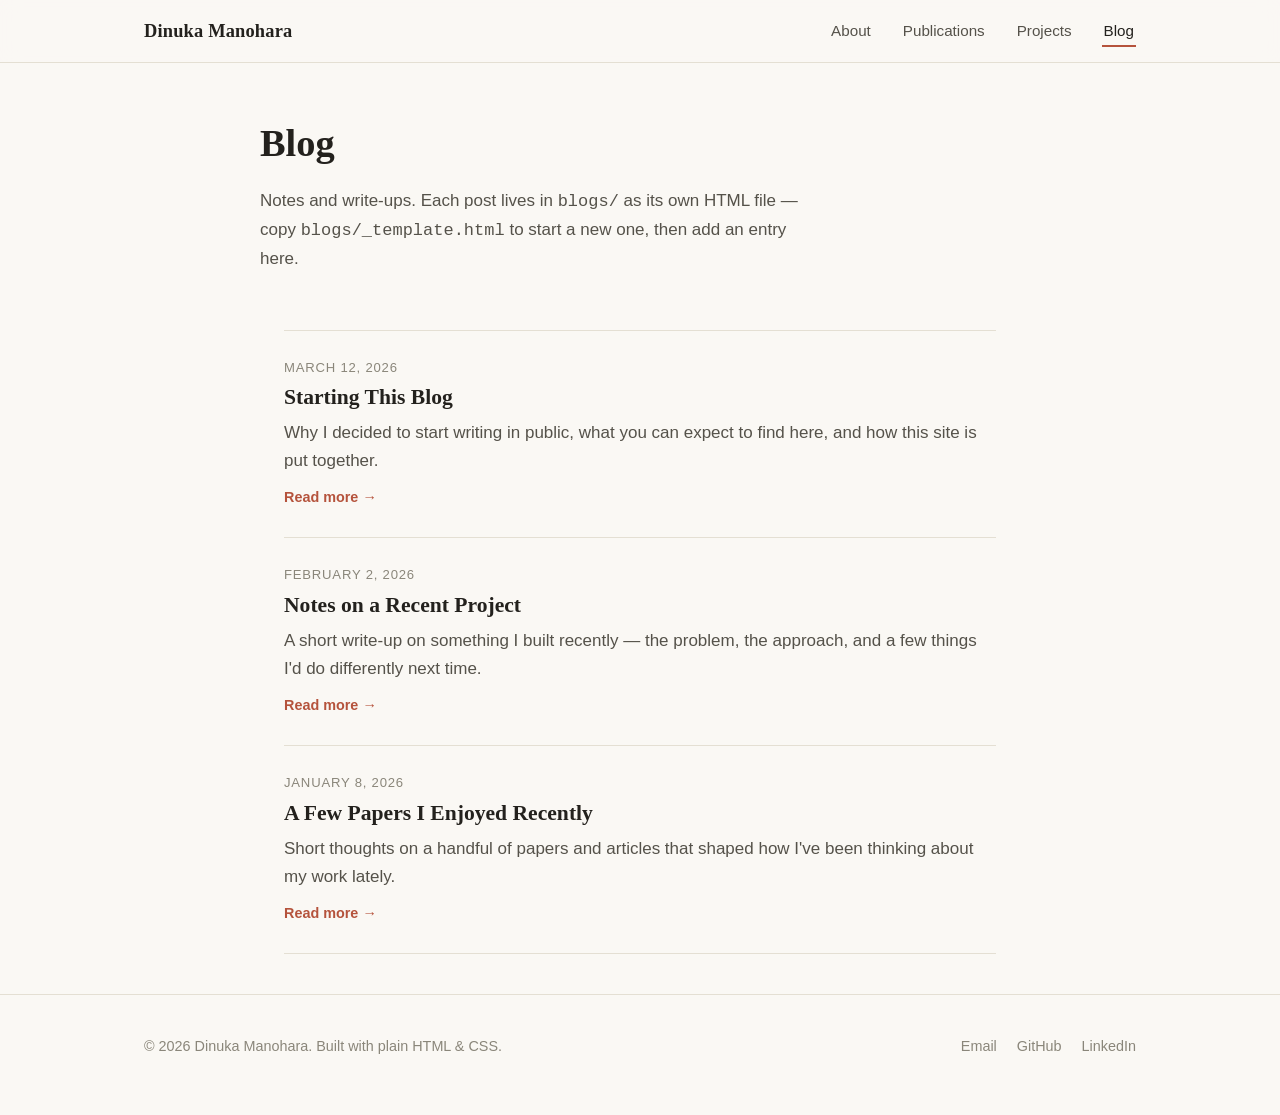
==== blog.html @ 5be70794 "Build static personal site: About, Publications, Projects, Blog Minimal elegant design with light/da" ====
<!doctype html>
<html lang="en">
<head>
  <meta charset="UTF-8">
  <meta name="viewport" content="width=device-width, initial-scale=1.0">
  <title>Blog — Dinuka Manohara</title>
  <meta name="description" content="Writing by Dinuka Manohara.">
  <link rel="icon" type="image/svg+xml" href="favicon.svg">
  <link rel="stylesheet" href="css/style.css">
</head>
<body>

  <header class="site-header">
    <nav class="nav">
      <a class="nav-brand" href="index.html">Dinuka Manohara</a>
      <button class="nav-toggle" aria-label="Toggle menu" aria-expanded="false">
        <span></span>
      </button>
      <ul class="nav-links">
        <li><a href="index.html">About</a></li>
        <li><a href="publications.html">Publications</a></li>
        <li><a href="projects.html">Projects</a></li>
        <li><a href="blog.html">Blog</a></li>
      </ul>
    </nav>
  </header>

  <main>
    <section class="page-hero container">
      <h1>Blog</h1>
      <p>Notes and write-ups. Each post lives in <code>blogs/</code> as its own HTML file — copy
        <code>blogs/_template.html</code> to start a new one, then add an entry here.</p>
    </section>

    <div class="container">
      <ul class="post-list">

        <li class="post-item">
          <div class="post-date">March 12, 2026</div>
          <h2><a href="blogs/starting-this-blog.html">Starting This Blog</a></h2>
          <p class="post-excerpt">Why I decided to start writing in public, what you can expect
            to find here, and how this site is put together.</p>
          <a class="post-readmore" href="blogs/starting-this-blog.html">Read more &rarr;</a>
        </li>

        <li class="post-item">
          <div class="post-date">February 2, 2026</div>
          <h2><a href="blogs/notes-on-a-recent-project.html">Notes on a Recent Project</a></h2>
          <p class="post-excerpt">A short write-up on something I built recently — the problem,
            the approach, and a few things I'd do differently next time.</p>
          <a class="post-readmore" href="blogs/notes-on-a-recent-project.html">Read more &rarr;</a>
        </li>

        <li class="post-item">
          <div class="post-date">January 8, 2026</div>
          <h2><a href="blogs/reading-list.html">A Few Papers I Enjoyed Recently</a></h2>
          <p class="post-excerpt">Short thoughts on a handful of papers and articles that shaped
            how I've been thinking about my work lately.</p>
          <a class="post-readmore" href="blogs/reading-list.html">Read more &rarr;</a>
        </li>

      </ul>
    </div>
  </main>

  <footer class="site-footer">
    <div class="container-wide">
      <span>&copy; <span id="year">2026</span> Dinuka Manohara. Built with plain HTML &amp; CSS.</span>
      <div class="footer-links">
        <a href="mailto:dinuka.university@gmail.com">Email</a>
        <a href="https://github.com/DinukaManohara" target="_blank" rel="noopener">GitHub</a>
        <a href="https://linkedin.com/in/your-linkedin" target="_blank" rel="noopener">LinkedIn</a>
      </div>
    </div>
  </footer>

  <script src="js/main.js"></script>
  <script>document.getElementById("year").textContent = new Date().getFullYear();</script>
</body>
</html>
---- css/style.css ----
/* ============================================================
   Design tokens
   ============================================================ */
:root {
  --bg: #faf8f4;
  --bg-alt: #f2efe8;
  --ink: #23211d;
  --ink-soft: #55524a;
  --muted: #8a867a;
  --border: #e4dfd3;
  --accent: #b5533c;
  --accent-ink: #ffffff;
  --card-bg: #ffffff;
  --shadow: 0 1px 2px rgba(35, 33, 29, 0.04), 0 6px 20px rgba(35, 33, 29, 0.05);
  --radius: 10px;
  --serif: "Iowan Old Style", "Palatino Linotype", Palatino, Georgia, "Times New Roman", serif;
  --sans: -apple-system, BlinkMacSystemFont, "Segoe UI", Roboto, Helvetica, Arial, sans-serif;
  --content-width: 760px;
  --wide-width: 1040px;
}

@media (prefers-color-scheme: dark) {
  :root {
    --bg: #171613;
    --bg-alt: #1e1c18;
    --ink: #ece9e1;
    --ink-soft: #c3beb1;
    --muted: #8f8b7e;
    --border: #322f28;
    --accent: #e08464;
    --accent-ink: #171613;
    --card-bg: #1e1c18;
    --shadow: 0 1px 2px rgba(0, 0, 0, 0.2), 0 6px 20px rgba(0, 0, 0, 0.25);
  }
}

* { box-sizing: border-box; }
html { scroll-behavior: smooth; }

body {
  margin: 0;
  background: var(--bg);
  color: var(--ink);
  font-family: var(--sans);
  font-size: 17px;
  line-height: 1.65;
  -webkit-font-smoothing: antialiased;
}

img { max-width: 100%; display: block; }

a {
  color: var(--accent);
  text-decoration: none;
}
a:hover { text-decoration: underline; }

h1, h2, h3, h4 {
  font-family: var(--serif);
  font-weight: 600;
  line-height: 1.25;
  margin: 0 0 0.5em;
  color: var(--ink);
}

h1 { font-size: 2.4rem; }
h2 { font-size: 1.7rem; }
h3 { font-size: 1.25rem; }

p { margin: 0 0 1em; color: var(--ink-soft); }

.container {
  max-width: var(--content-width);
  margin: 0 auto;
  padding: 0 24px;
}

.container-wide {
  max-width: var(--wide-width);
  margin: 0 auto;
  padding: 0 24px;
}

/* ============================================================
   Nav
   ============================================================ */
.site-header {
  position: sticky;
  top: 0;
  z-index: 50;
  background: color-mix(in srgb, var(--bg) 88%, transparent);
  backdrop-filter: saturate(180%) blur(10px);
  border-bottom: 1px solid var(--border);
}

.nav {
  max-width: var(--wide-width);
  margin: 0 auto;
  padding: 16px 24px;
  display: flex;
  align-items: center;
  justify-content: space-between;
}

.nav-brand {
  font-family: var(--serif);
  font-weight: 700;
  font-size: 1.15rem;
  color: var(--ink);
  letter-spacing: 0.01em;
}
.nav-brand:hover { text-decoration: none; opacity: 0.85; }

.nav-links {
  display: flex;
  gap: 28px;
  list-style: none;
  margin: 0;
  padding: 0;
}

.nav-links a {
  color: var(--ink-soft);
  font-size: 0.95rem;
  font-weight: 500;
  padding: 6px 2px;
  border-bottom: 2px solid transparent;
}

.nav-links a:hover,
.nav-links a[aria-current="page"] {
  color: var(--ink);
  text-decoration: none;
  border-bottom-color: var(--accent);
}

.nav-toggle {
  display: none;
  background: none;
  border: 1px solid var(--border);
  border-radius: 8px;
  width: 40px;
  height: 40px;
  cursor: pointer;
  align-items: center;
  justify-content: center;
}
.nav-toggle span,
.nav-toggle span::before,
.nav-toggle span::after {
  content: "";
  display: block;
  width: 18px;
  height: 2px;
  background: var(--ink);
  position: relative;
  transition: transform 0.2s ease;
}
.nav-toggle span::before { position: absolute; top: -6px; }
.nav-toggle span::after { position: absolute; top: 6px; }

@media (max-width: 720px) {
  .nav-toggle { display: flex; }
  .nav-links {
    position: absolute;
    top: 100%;
    left: 0;
    right: 0;
    background: var(--bg);
    border-bottom: 1px solid var(--border);
    flex-direction: column;
    gap: 0;
    padding: 8px 24px 16px;
    display: none;
  }
  .nav-links.is-open { display: flex; }
  .nav-links a { display: block; padding: 12px 0; border-bottom: 1px solid var(--border); }
  .nav-links a[aria-current="page"] { border-bottom-color: var(--border); }
}

/* ============================================================
   Hero (About page)
   ============================================================ */
.hero {
  padding: 72px 0 56px;
}

.hero-grid {
  display: flex;
  align-items: center;
  gap: 48px;
}

.hero-photo {
  flex: 0 0 176px;
  width: 176px;
  height: 176px;
  border-radius: 50%;
  overflow: hidden;
  border: 1px solid var(--border);
  box-shadow: var(--shadow);
}
.hero-photo img { width: 100%; height: 100%; object-fit: cover; }

.hero-text .eyebrow {
  text-transform: uppercase;
  letter-spacing: 0.12em;
  font-size: 0.78rem;
  color: var(--accent);
  font-weight: 700;
  margin-bottom: 10px;
}

.hero-text h1 { margin-bottom: 6px; }
.hero-text .role { color: var(--muted); font-size: 1.05rem; margin-bottom: 16px; }

@media (max-width: 640px) {
  .hero-grid { flex-direction: column; text-align: center; gap: 24px; }
}

/* ============================================================
   Social links / buttons
   ============================================================ */
.social-row {
  display: flex;
  flex-wrap: wrap;
  gap: 10px;
  margin-top: 4px;
}

.btn {
  display: inline-flex;
  align-items: center;
  gap: 6px;
  padding: 9px 16px;
  border-radius: 999px;
  border: 1px solid var(--border);
  font-size: 0.9rem;
  font-weight: 600;
  color: var(--ink);
  background: var(--card-bg);
  transition: border-color 0.15s ease, transform 0.15s ease;
}
.btn:hover { text-decoration: none; border-color: var(--accent); transform: translateY(-1px); }

.btn-primary {
  background: var(--accent);
  border-color: var(--accent);
  color: var(--accent-ink);
}
.btn-primary:hover { opacity: 0.92; }

/* ============================================================
   About: alternating image/text sections
   ============================================================ */
.about-block {
  display: flex;
  align-items: center;
  gap: 48px;
  padding: 48px 0;
  border-top: 1px solid var(--border);
}

.about-block:nth-of-type(even) {
  flex-direction: row-reverse;
}

.about-block .block-media,
.about-block .block-text {
  flex: 1 1 0;
  min-width: 0;
}

.block-media img {
  border-radius: var(--radius);
  box-shadow: var(--shadow);
  border: 1px solid var(--border);
}

.block-text .eyebrow {
  text-transform: uppercase;
  letter-spacing: 0.1em;
  font-size: 0.75rem;
  color: var(--accent);
  font-weight: 700;
  margin-bottom: 8px;
}

@media (max-width: 720px) {
  .about-block,
  .about-block:nth-of-type(even) {
    flex-direction: column;
    gap: 20px;
    padding: 36px 0;
  }
}

/* ============================================================
   Section headers
   ============================================================ */
.page-hero {
  padding: 56px 0 8px;
}
.page-hero p { max-width: 60ch; }

section.page-section {
  padding: 40px 0;
}

/* ============================================================
   Publications
   ============================================================ */
.pub-list {
  list-style: none;
  margin: 24px 0 0;
  padding: 0;
}

.pub-item {
  padding: 22px 0;
  border-top: 1px solid var(--border);
  display: flex;
  gap: 20px;
  align-items: flex-start;
}

.pub-year {
  flex: 0 0 60px;
  font-family: var(--serif);
  color: var(--muted);
  font-size: 0.95rem;
  padding-top: 3px;
}

.pub-body h3 { margin-bottom: 4px; font-size: 1.1rem; }
.pub-authors { color: var(--ink-soft); font-size: 0.95rem; margin-bottom: 2px; }
.pub-venue { color: var(--muted); font-style: italic; font-size: 0.92rem; margin-bottom: 10px; }

.tag-row { display: flex; flex-wrap: wrap; gap: 8px; }

.tag {
  font-size: 0.78rem;
  font-weight: 600;
  padding: 4px 10px;
  border-radius: 999px;
  background: var(--bg-alt);
  color: var(--ink-soft);
  border: 1px solid var(--border);
}

.pub-links { display: flex; gap: 14px; margin-top: 10px; font-size: 0.88rem; font-weight: 600; }

@media (max-width: 560px) {
  .pub-item { flex-direction: column; gap: 6px; }
  .pub-year { flex: none; }
}

/* ============================================================
   Projects grid
   ============================================================ */
.project-grid {
  display: grid;
  grid-template-columns: repeat(auto-fill, minmax(280px, 1fr));
  gap: 28px;
  margin-top: 32px;
}

.project-card {
  background: var(--card-bg);
  border: 1px solid var(--border);
  border-radius: var(--radius);
  overflow: hidden;
  box-shadow: var(--shadow);
  display: flex;
  flex-direction: column;
  transition: transform 0.15s ease, box-shadow 0.15s ease;
}
.project-card:hover { transform: translateY(-3px); }

.project-thumb {
  aspect-ratio: 16 / 10;
  overflow: hidden;
  border-bottom: 1px solid var(--border);
}
.project-thumb img { width: 100%; height: 100%; object-fit: cover; }

.project-body { padding: 20px 22px 22px; display: flex; flex-direction: column; gap: 10px; flex: 1; }
.project-body h3 { margin-bottom: 0; }
.project-body p { margin-bottom: 0; font-size: 0.95rem; }

.project-links { display: flex; gap: 16px; margin-top: auto; padding-top: 6px; font-size: 0.88rem; font-weight: 600; }

/* ============================================================
   Blog list
   ============================================================ */
.post-list {
  list-style: none;
  margin: 32px 0 0;
  padding: 0;
}

.post-item {
  padding: 26px 0;
  border-top: 1px solid var(--border);
}
.post-item:last-child { border-bottom: 1px solid var(--border); }

.post-date {
  font-size: 0.82rem;
  color: var(--muted);
  text-transform: uppercase;
  letter-spacing: 0.06em;
  margin-bottom: 6px;
}

.post-item h2 { font-size: 1.35rem; margin-bottom: 8px; }
.post-item h2 a { color: var(--ink); }
.post-item h2 a:hover { color: var(--accent); text-decoration: none; }

.post-excerpt { color: var(--ink-soft); margin-bottom: 8px; }
.post-readmore { font-size: 0.9rem; font-weight: 600; }

/* ============================================================
   Single blog post
   ============================================================ */
.post-header { padding: 56px 0 24px; border-bottom: 1px solid var(--border); }
.post-header .post-date { margin-bottom: 14px; }
.post-header h1 { font-size: 2.1rem; }
.post-meta { color: var(--muted); font-size: 0.92rem; }

.post-content { padding: 40px 0 24px; }
.post-content h2 { margin-top: 1.6em; }
.post-content h3 { margin-top: 1.4em; }
.post-content p, .post-content li { color: var(--ink-soft); }
.post-content img {
  border-radius: var(--radius);
  border: 1px solid var(--border);
  margin: 24px 0;
}
.post-content blockquote {
  margin: 24px 0;
  padding: 4px 20px;
  border-left: 3px solid var(--accent);
  color: var(--ink-soft);
  font-style: italic;
}
.post-content code {
  background: var(--bg-alt);
  padding: 2px 6px;
  border-radius: 4px;
  font-size: 0.9em;
}
.post-content pre {
  background: var(--bg-alt);
  border: 1px solid var(--border);
  border-radius: var(--radius);
  padding: 16px 18px;
  overflow-x: auto;
}
.post-content pre code { background: none; padding: 0; }

.post-footer {
  padding: 24px 0 64px;
  border-top: 1px solid var(--border);
}

/* ============================================================
   Footer
   ============================================================ */
.site-footer {
  border-top: 1px solid var(--border);
  padding: 40px 0 56px;
  margin-top: 40px;
  color: var(--muted);
  font-size: 0.9rem;
}
.site-footer .container-wide {
  display: flex;
  flex-wrap: wrap;
  gap: 16px;
  align-items: center;
  justify-content: space-between;
}
.footer-links { display: flex; gap: 20px; }
.footer-links a { color: var(--muted); }
.footer-links a:hover { color: var(--accent); }

/* ============================================================
   Utility
   ============================================================ */
.section-heading {
  display: flex;
  align-items: baseline;
  justify-content: space-between;
  gap: 20px;
}
.muted { color: var(--muted); }
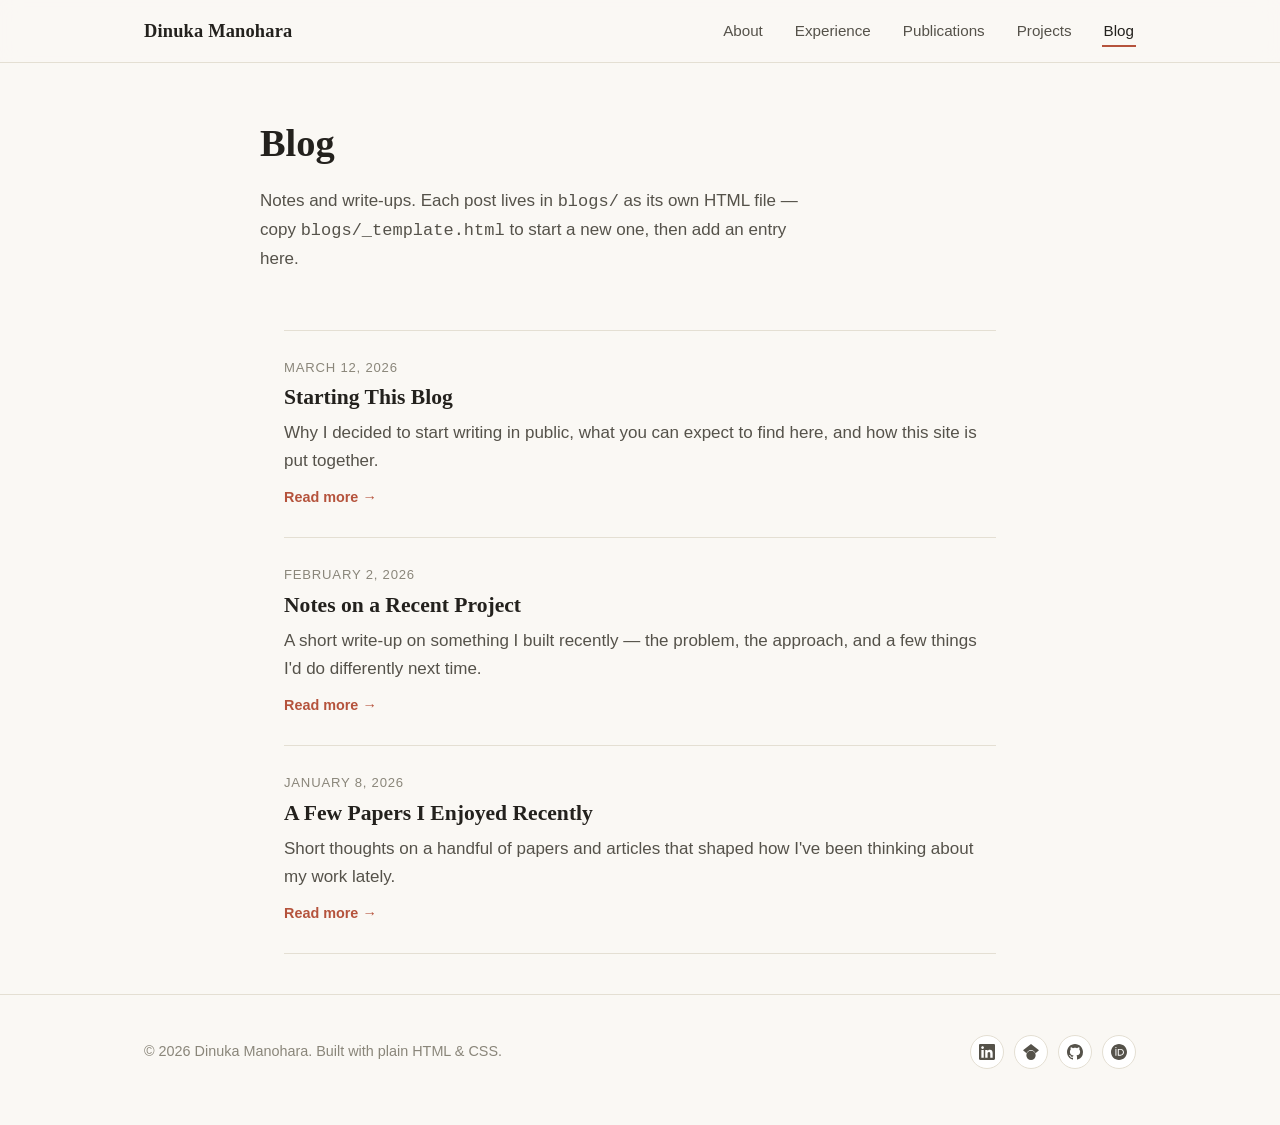
==== commit fc9612e8: "Add Experience page; switch socials to icons with obfuscated email Replace the text social links (an" ====
--- a/blog.html
+++ b/blog.html
@@ -18,6 +18,7 @@
       </button>
       <ul class="nav-links">
         <li><a href="index.html">About</a></li>
+        <li><a href="experience.html">Experience</a></li>
         <li><a href="publications.html">Publications</a></li>
         <li><a href="projects.html">Projects</a></li>
         <li><a href="blog.html">Blog</a></li>
@@ -67,9 +68,18 @@
     <div class="container-wide">
       <span>&copy; <span id="year">2026</span> Dinuka Manohara. Built with plain HTML &amp; CSS.</span>
       <div class="footer-links">
-        <a href="mailto:dinuka.university@gmail.com">Email</a>
-        <a href="https://github.com/DinukaManohara" target="_blank" rel="noopener">GitHub</a>
-        <a href="https://linkedin.com/in/your-linkedin" target="_blank" rel="noopener">LinkedIn</a>
+        <a class="icon-link" href="https://linkedin.com/in/your-linkedin" target="_blank" rel="noopener" aria-label="LinkedIn">
+          <svg viewBox="0 0 24 24" aria-hidden="true"><path d="M20.447 20.452h-3.554v-5.569c0-1.328-.027-3.037-1.852-3.037-1.853 0-2.136 1.445-2.136 2.939v5.667H9.351V9h3.414v1.561h.046c.477-.9 1.637-1.85 3.37-1.85 3.601 0 4.267 2.37 4.267 5.455v6.286zM5.337 7.433c-1.144 0-2.063-.926-2.063-2.065 0-1.138.92-2.063 2.063-2.063 1.14 0 2.064.925 2.064 2.063 0 1.139-.925 2.065-2.064 2.065zm1.782 13.019H3.555V9h3.564v11.452zM22.225 0H1.771C.792 0 0 .774 0 1.729v20.542C0 23.227.792 24 1.771 24h20.451C23.2 24 24 23.227 24 22.271V1.729C24 .774 23.2 0 22.222 0h.003z"/></svg>
+        </a>
+        <a class="icon-link" href="https://scholar.google.com/citations?user=YOUR_SCHOLAR_ID" target="_blank" rel="noopener" aria-label="Google Scholar">
+          <svg viewBox="0 0 24 24" aria-hidden="true"><path d="M5.242 13.769L0 9.5 12 0l12 9.5-5.242 4.269C17.548 11.048 14.978 9 12 9c-2.977 0-5.548 2.048-6.758 4.769zM12 10a7 7 0 1 0 0 14 7 7 0 0 0 0-14z"/></svg>
+        </a>
+        <a class="icon-link" href="https://github.com/DinukaManohara" target="_blank" rel="noopener" aria-label="GitHub">
+          <svg viewBox="0 0 16 16" aria-hidden="true"><path d="M8 0C3.58 0 0 3.58 0 8c0 3.54 2.29 6.53 5.47 7.59.4.07.55-.17.55-.38 0-.19-.01-.82-.01-1.49-2.01.37-2.53-.49-2.69-.94-.09-.23-.48-.94-.82-1.13-.28-.15-.68-.52-.01-.53.63-.01 1.08.58 1.23.82.72 1.21 1.87.87 2.33.66.07-.52.28-.87.51-1.07-1.78-.2-3.64-.89-3.64-3.95 0-.87.31-1.59.82-2.15-.08-.2-.36-1.02.08-2.12 0 0 .67-.21 2.2.82.64-.18 1.32-.27 2-.27.68 0 1.36.09 2 .27 1.53-1.04 2.2-.82 2.2-.82.44 1.1.16 1.92.08 2.12.51.56.82 1.27.82 2.15 0 3.07-1.87 3.75-3.65 3.95.29.25.54.73.54 1.48 0 1.07-.01 1.93-.01 2.2 0 .21.15.46.55.38A8.013 8.013 0 0016 8c0-4.42-3.58-8-8-8z"/></svg>
+        </a>
+        <a class="icon-link" href="https://orcid.org/0000-0000-0000-0000" target="_blank" rel="noopener" aria-label="ORCID">
+          <svg viewBox="0 0 24 24" aria-hidden="true"><path d="M12 0C5.372 0 0 5.372 0 12s5.372 12 12 12 12-5.372 12-12S18.628 0 12 0zM7.369 4.378c.525 0 .947.431.947.947s-.422.947-.947.947a.95.95 0 0 1-.947-.947c0-.525.422-.947.947-.947zm-.722 3.038h1.444v10.041H6.647V7.416zm3.562 0h3.9c3.712 0 5.344 2.653 5.344 5.025 0 2.578-2.016 5.025-5.325 5.025h-3.919V7.416zm1.444 1.303v7.444h2.297c3.272 0 4.022-2.484 4.022-3.722 0-2.016-1.284-3.722-4.097-3.722h-2.222z"/></svg>
+        </a>
       </div>
     </div>
   </footer>
--- a/css/style.css
+++ b/css/style.css
@@ -211,7 +211,15 @@
   margin-bottom: 10px;
 }
 
-.hero-text h1 { margin-bottom: 6px; }
+.hero-text h1 { margin-bottom: 4px; }
+
+.hero-text .email-line {
+  font-size: 0.92rem;
+  color: var(--muted);
+  letter-spacing: 0.01em;
+  margin-bottom: 14px;
+}
+
 .hero-text .role { color: var(--muted); font-size: 1.05rem; margin-bottom: 16px; }
 
 @media (max-width: 640px) {
@@ -219,36 +227,39 @@
 }
 
 /* ============================================================
-   Social links / buttons
-   ============================================================ */
-.social-row {
+   Social icons
+   ============================================================ */
+.icon-row {
   display: flex;
   flex-wrap: wrap;
   gap: 10px;
   margin-top: 4px;
 }
 
-.btn {
+.icon-link {
   display: inline-flex;
   align-items: center;
-  gap: 6px;
-  padding: 9px 16px;
-  border-radius: 999px;
-  border: 1px solid var(--border);
-  font-size: 0.9rem;
-  font-weight: 600;
-  color: var(--ink);
+  justify-content: center;
+  width: 40px;
+  height: 40px;
+  border-radius: 50%;
+  border: 1px solid var(--border);
   background: var(--card-bg);
-  transition: border-color 0.15s ease, transform 0.15s ease;
-}
-.btn:hover { text-decoration: none; border-color: var(--accent); transform: translateY(-1px); }
-
-.btn-primary {
+  color: var(--ink-soft);
+  transition: background 0.15s ease, color 0.15s ease, border-color 0.15s ease, transform 0.15s ease;
+}
+.icon-link:hover {
   background: var(--accent);
   border-color: var(--accent);
   color: var(--accent-ink);
-}
-.btn-primary:hover { opacity: 0.92; }
+  text-decoration: none;
+  transform: translateY(-1px);
+}
+.icon-link svg {
+  width: 18px;
+  height: 18px;
+  fill: currentColor;
+}
 
 /* ============================================================
    About: alternating image/text sections
@@ -308,6 +319,49 @@
 }
 
 /* ============================================================
+   Experience (timeline)
+   ============================================================ */
+.timeline {
+  list-style: none;
+  margin: 24px 0 0;
+  padding: 0;
+}
+
+.timeline-item {
+  padding: 26px 0;
+  border-top: 1px solid var(--border);
+  display: flex;
+  gap: 24px;
+  align-items: flex-start;
+}
+
+.timeline-date {
+  flex: 0 0 130px;
+  font-family: var(--serif);
+  color: var(--muted);
+  font-size: 0.92rem;
+  padding-top: 3px;
+}
+
+.timeline-body h3 { margin-bottom: 2px; font-size: 1.1rem; }
+.timeline-org { color: var(--ink-soft); font-size: 0.95rem; margin-bottom: 12px; }
+.timeline-org .timeline-location { color: var(--muted); }
+
+.timeline-points {
+  margin: 0 0 12px;
+  padding-left: 1.15em;
+}
+.timeline-points li {
+  color: var(--ink-soft);
+  margin-bottom: 6px;
+}
+
+@media (max-width: 560px) {
+  .timeline-item { flex-direction: column; gap: 6px; }
+  .timeline-date { flex: none; }
+}
+
+/* ============================================================
    Publications
    ============================================================ */
 .pub-list {
@@ -481,9 +535,9 @@
   align-items: center;
   justify-content: space-between;
 }
-.footer-links { display: flex; gap: 20px; }
-.footer-links a { color: var(--muted); }
-.footer-links a:hover { color: var(--accent); }
+.footer-links { display: flex; gap: 10px; }
+.footer-links .icon-link { width: 34px; height: 34px; }
+.footer-links .icon-link svg { width: 16px; height: 16px; }
 
 /* ============================================================
    Utility
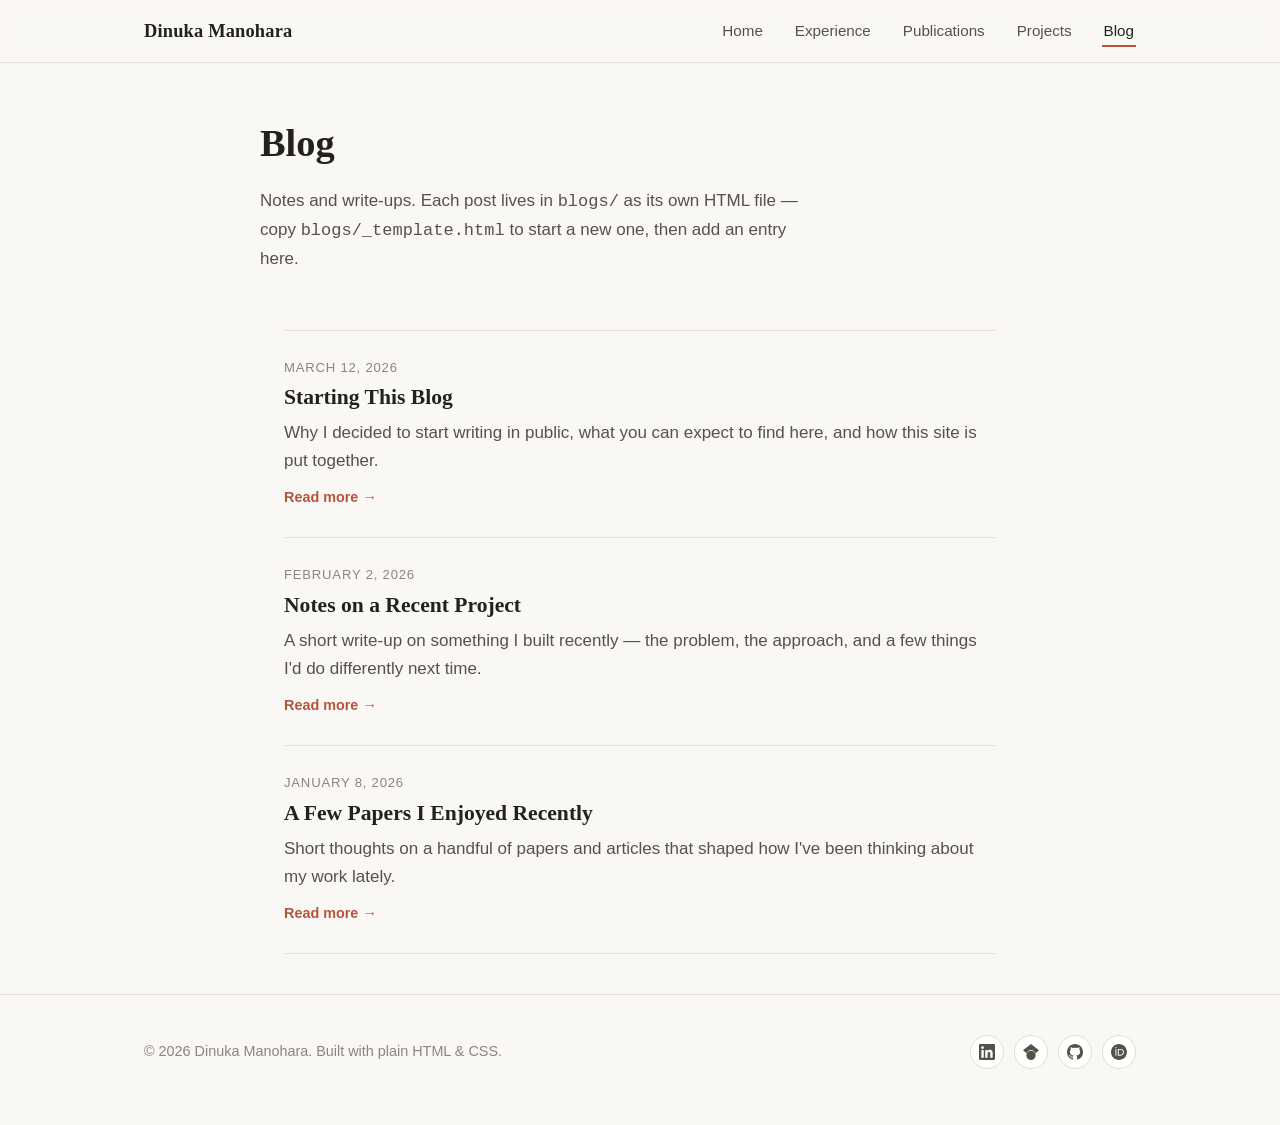
==== commit c5148e63: "Rename About nav to Home; add self-updating news bar Rename the "About" nav link to "Home" across ev" ====
--- a/blog.html
+++ b/blog.html
@@ -17,7 +17,7 @@
         <span></span>
       </button>
       <ul class="nav-links">
-        <li><a href="index.html">About</a></li>
+        <li><a href="index.html">Home</a></li>
         <li><a href="experience.html">Experience</a></li>
         <li><a href="publications.html">Publications</a></li>
         <li><a href="projects.html">Projects</a></li>
--- a/css/style.css
+++ b/css/style.css
@@ -227,6 +227,83 @@
 }
 
 /* ============================================================
+   News bar
+   ============================================================ */
+.news-bar {
+  padding-bottom: 8px;
+}
+
+.news-bar-inner {
+  display: flex;
+  align-items: center;
+  gap: 18px;
+  border: 1px solid var(--border);
+  border-radius: var(--radius);
+  background: var(--bg-alt);
+  padding: 10px 20px;
+}
+
+.news-label {
+  flex: 0 0 auto;
+  text-transform: uppercase;
+  letter-spacing: 0.1em;
+  font-size: 0.75rem;
+  font-weight: 700;
+  color: var(--accent);
+  padding-right: 16px;
+  border-right: 1px solid var(--border);
+}
+
+.news-track-wrap {
+  flex: 1 1 auto;
+  overflow-x: auto;
+  scrollbar-width: thin;
+}
+
+.news-track {
+  display: flex;
+  align-items: center;
+  gap: 22px;
+  list-style: none;
+  margin: 0;
+  padding: 2px 0;
+  white-space: nowrap;
+}
+
+.news-item {
+  display: flex;
+  align-items: baseline;
+  gap: 8px;
+  font-size: 0.9rem;
+  color: var(--ink-soft);
+}
+.news-item:not(:last-child)::after {
+  content: "•";
+  color: var(--border);
+  margin-left: 22px;
+}
+.news-item a {
+  color: var(--ink-soft);
+  display: flex;
+  align-items: baseline;
+  gap: 8px;
+}
+.news-item a:hover { color: var(--accent); text-decoration: none; }
+
+.news-date {
+  color: var(--muted);
+  font-size: 0.8rem;
+  flex: 0 0 auto;
+}
+
+.news-empty { color: var(--muted); font-size: 0.9rem; }
+
+@media (max-width: 640px) {
+  .news-bar-inner { align-items: flex-start; flex-direction: column; gap: 8px; }
+  .news-label { border-right: none; padding-right: 0; }
+}
+
+/* ============================================================
    Social icons
    ============================================================ */
 .icon-row {
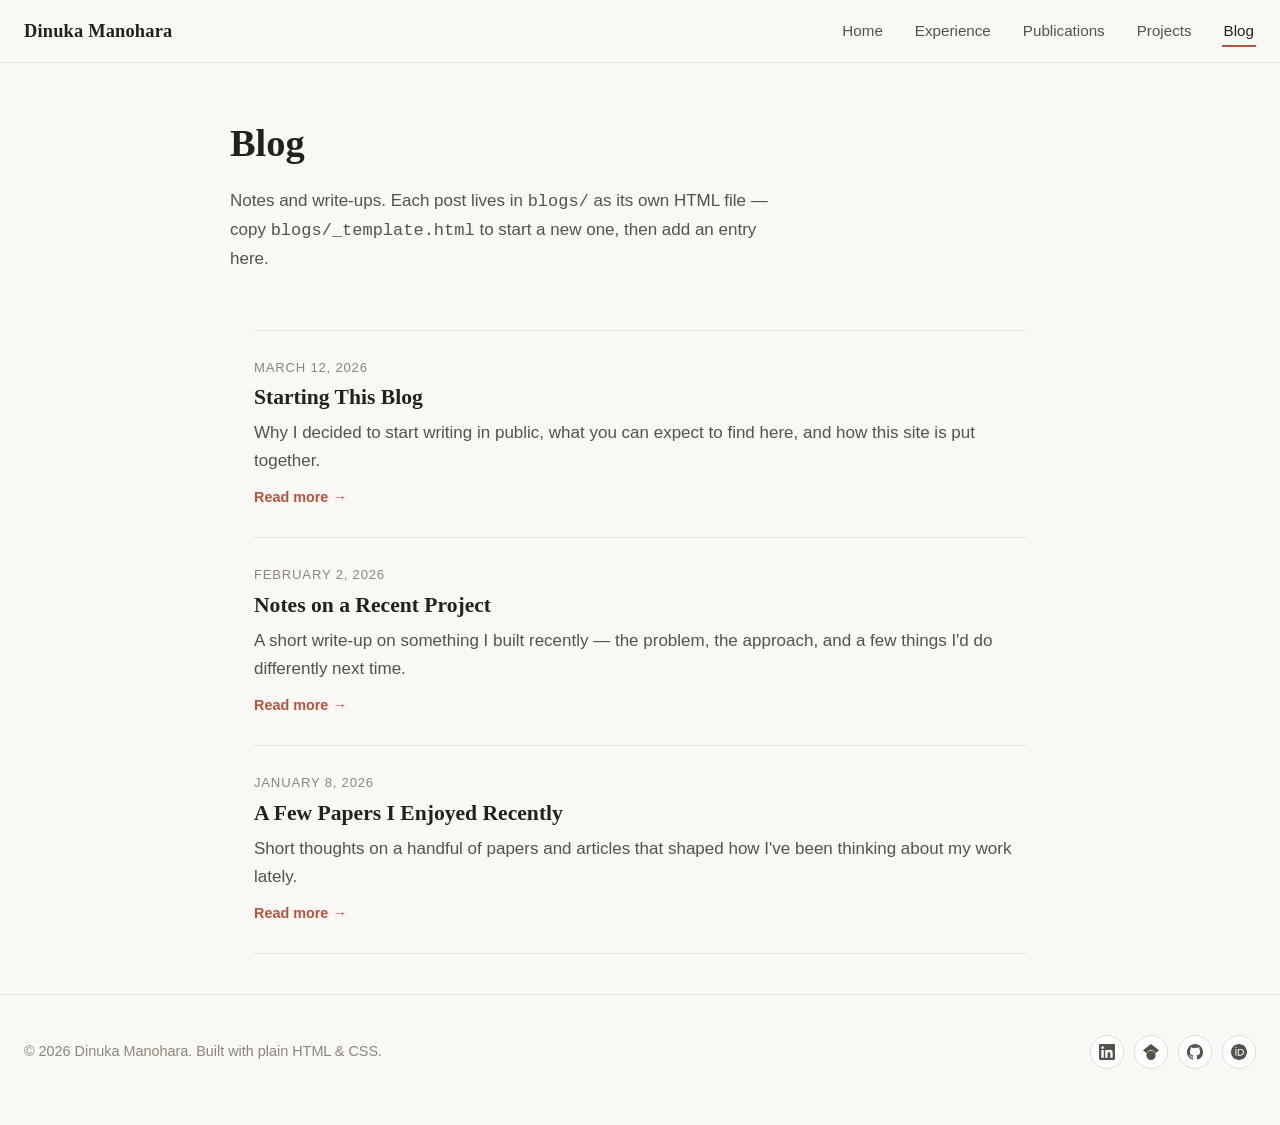
==== commit 1c9d6489: "Update blog.html" ====
--- a/blog.html
+++ b/blog.html
@@ -68,16 +68,16 @@
     <div class="container-wide">
       <span>&copy; <span id="year">2026</span> Dinuka Manohara. Built with plain HTML &amp; CSS.</span>
       <div class="footer-links">
-        <a class="icon-link" href="https://linkedin.com/in/your-linkedin" target="_blank" rel="noopener" aria-label="LinkedIn">
+        <a class="icon-link" href="https://linkedin.com/in/dinukamanohara" target="_blank" rel="noopener" aria-label="LinkedIn">
           <svg viewBox="0 0 24 24" aria-hidden="true"><path d="M20.447 20.452h-3.554v-5.569c0-1.328-.027-3.037-1.852-3.037-1.853 0-2.136 1.445-2.136 2.939v5.667H9.351V9h3.414v1.561h.046c.477-.9 1.637-1.85 3.37-1.85 3.601 0 4.267 2.37 4.267 5.455v6.286zM5.337 7.433c-1.144 0-2.063-.926-2.063-2.065 0-1.138.92-2.063 2.063-2.063 1.14 0 2.064.925 2.064 2.063 0 1.139-.925 2.065-2.064 2.065zm1.782 13.019H3.555V9h3.564v11.452zM22.225 0H1.771C.792 0 0 .774 0 1.729v20.542C0 23.227.792 24 1.771 24h20.451C23.2 24 24 23.227 24 22.271V1.729C24 .774 23.2 0 22.222 0h.003z"/></svg>
         </a>
-        <a class="icon-link" href="https://scholar.google.com/citations?user=YOUR_SCHOLAR_ID" target="_blank" rel="noopener" aria-label="Google Scholar">
+        <a class="icon-link" href="https://scholar.google.com/citations?user=iUoTdHEAAAAJ" target="_blank" rel="noopener" aria-label="Google Scholar">
           <svg viewBox="0 0 24 24" aria-hidden="true"><path d="M5.242 13.769L0 9.5 12 0l12 9.5-5.242 4.269C17.548 11.048 14.978 9 12 9c-2.977 0-5.548 2.048-6.758 4.769zM12 10a7 7 0 1 0 0 14 7 7 0 0 0 0-14z"/></svg>
         </a>
         <a class="icon-link" href="https://github.com/DinukaManohara" target="_blank" rel="noopener" aria-label="GitHub">
           <svg viewBox="0 0 16 16" aria-hidden="true"><path d="M8 0C3.58 0 0 3.58 0 8c0 3.54 2.29 6.53 5.47 7.59.4.07.55-.17.55-.38 0-.19-.01-.82-.01-1.49-2.01.37-2.53-.49-2.69-.94-.09-.23-.48-.94-.82-1.13-.28-.15-.68-.52-.01-.53.63-.01 1.08.58 1.23.82.72 1.21 1.87.87 2.33.66.07-.52.28-.87.51-1.07-1.78-.2-3.64-.89-3.64-3.95 0-.87.31-1.59.82-2.15-.08-.2-.36-1.02.08-2.12 0 0 .67-.21 2.2.82.64-.18 1.32-.27 2-.27.68 0 1.36.09 2 .27 1.53-1.04 2.2-.82 2.2-.82.44 1.1.16 1.92.08 2.12.51.56.82 1.27.82 2.15 0 3.07-1.87 3.75-3.65 3.95.29.25.54.73.54 1.48 0 1.07-.01 1.93-.01 2.2 0 .21.15.46.55.38A8.013 8.013 0 0016 8c0-4.42-3.58-8-8-8z"/></svg>
         </a>
-        <a class="icon-link" href="https://orcid.org/0000-0000-0000-0000" target="_blank" rel="noopener" aria-label="ORCID">
+        <a class="icon-link" href="https://orcid.org/0009-0001-0833-6217" target="_blank" rel="noopener" aria-label="ORCID">
           <svg viewBox="0 0 24 24" aria-hidden="true"><path d="M12 0C5.372 0 0 5.372 0 12s5.372 12 12 12 12-5.372 12-12S18.628 0 12 0zM7.369 4.378c.525 0 .947.431.947.947s-.422.947-.947.947a.95.95 0 0 1-.947-.947c0-.525.422-.947.947-.947zm-.722 3.038h1.444v10.041H6.647V7.416zm3.562 0h3.9c3.712 0 5.344 2.653 5.344 5.025 0 2.578-2.016 5.025-5.325 5.025h-3.919V7.416zm1.444 1.303v7.444h2.297c3.272 0 4.022-2.484 4.022-3.722 0-2.016-1.284-3.722-4.097-3.722h-2.222z"/></svg>
         </a>
       </div>
--- a/css/style.css
+++ b/css/style.css
@@ -15,8 +15,8 @@
   --radius: 10px;
   --serif: "Iowan Old Style", "Palatino Linotype", Palatino, Georgia, "Times New Roman", serif;
   --sans: -apple-system, BlinkMacSystemFont, "Segoe UI", Roboto, Helvetica, Arial, sans-serif;
-  --content-width: 760px;
-  --wide-width: 1040px;
+  --content-width: 820px;
+  --wide-width: 1320px;
 }
 
 @media (prefers-color-scheme: dark) {
@@ -179,16 +179,37 @@
 }
 
 /* ============================================================
-   Hero (About page)
-   ============================================================ */
-.hero {
-  padding: 72px 0 56px;
+   Home layout — main column (hero + about) left, news right
+   ============================================================ */
+.home-layout {
+  display: grid;
+  grid-template-columns: minmax(0, 1fr) 340px;
+  grid-template-areas:
+    "hero news"
+    "about news";
+  gap: 56px;
+  align-items: stretch;
+}
+
+.hero-main {
+  grid-area: hero;
+  display: flex;
+  align-items: center;
+  min-height: calc(100vh - 260px);
+  padding: 32px 0;
+  min-width: 0;
+}
+
+.about-wrap {
+  grid-area: about;
+  min-width: 0;
 }
 
 .hero-grid {
   display: flex;
   align-items: center;
   gap: 48px;
+  width: 100%;
 }
 
 .hero-photo {
@@ -222,85 +243,90 @@
 
 .hero-text .role { color: var(--muted); font-size: 1.05rem; margin-bottom: 16px; }
 
+@media (max-width: 900px) {
+  .home-layout {
+    grid-template-columns: 1fr;
+    grid-template-areas:
+      "hero"
+      "news"
+      "about";
+  }
+  .hero-main { min-height: 0; padding: 0; }
+  .news-panel { margin: 8px 0 4px; }
+}
+
 @media (max-width: 640px) {
   .hero-grid { flex-direction: column; text-align: center; gap: 24px; }
 }
 
 /* ============================================================
-   News bar
-   ============================================================ */
-.news-bar {
-  padding-bottom: 8px;
-}
-
-.news-bar-inner {
-  display: flex;
-  align-items: center;
-  gap: 18px;
+   News sidebar
+   ============================================================ */
+.news-panel {
+  grid-area: news;
+  min-width: 0;
+}
+
+.news-panel-inner {
+  position: sticky;
+  top: 88px;
   border: 1px solid var(--border);
   border-radius: var(--radius);
   background: var(--bg-alt);
-  padding: 10px 20px;
-}
-
-.news-label {
-  flex: 0 0 auto;
+  padding: 22px 24px;
+  max-height: calc(100vh - 120px);
+  overflow-y: auto;
+  scrollbar-width: thin;
+  display: flex;
+  flex-direction: column;
+}
+
+.news-panel-title {
   text-transform: uppercase;
   letter-spacing: 0.1em;
-  font-size: 0.75rem;
+  font-size: 0.78rem;
   font-weight: 700;
   color: var(--accent);
-  padding-right: 16px;
-  border-right: 1px solid var(--border);
-}
-
-.news-track-wrap {
-  flex: 1 1 auto;
-  overflow-x: auto;
-  scrollbar-width: thin;
-}
-
-.news-track {
-  display: flex;
-  align-items: center;
-  gap: 22px;
+  margin: 0 0 14px;
+  flex: 0 0 auto;
+}
+
+.news-list {
   list-style: none;
   margin: 0;
-  padding: 2px 0;
-  white-space: nowrap;
+  padding: 0;
+  display: flex;
+  flex-direction: column;
+  gap: 14px;
+  overflow-y: auto;
 }
 
 .news-item {
-  display: flex;
-  align-items: baseline;
-  gap: 8px;
-  font-size: 0.9rem;
+  font-size: 0.88rem;
   color: var(--ink-soft);
-}
-.news-item:not(:last-child)::after {
-  content: "•";
-  color: var(--border);
-  margin-left: 22px;
-}
-.news-item a {
-  color: var(--ink-soft);
-  display: flex;
-  align-items: baseline;
-  gap: 8px;
-}
+  padding-bottom: 14px;
+  border-bottom: 1px solid var(--border);
+}
+.news-item:last-child { padding-bottom: 0; border-bottom: none; }
+
+.news-item a { color: var(--ink-soft); display: block; }
 .news-item a:hover { color: var(--accent); text-decoration: none; }
 
 .news-date {
+  display: block;
   color: var(--muted);
-  font-size: 0.8rem;
-  flex: 0 0 auto;
-}
-
-.news-empty { color: var(--muted); font-size: 0.9rem; }
-
-@media (max-width: 640px) {
-  .news-bar-inner { align-items: flex-start; flex-direction: column; gap: 8px; }
-  .news-label { border-right: none; padding-right: 0; }
+  font-size: 0.76rem;
+  margin-bottom: 4px;
+}
+
+.news-empty { color: var(--muted); font-size: 0.88rem; }
+
+@media (max-width: 900px) {
+  .news-panel-inner {
+    position: static;
+    max-height: none;
+    overflow-y: visible;
+  }
 }
 
 /* ============================================================
